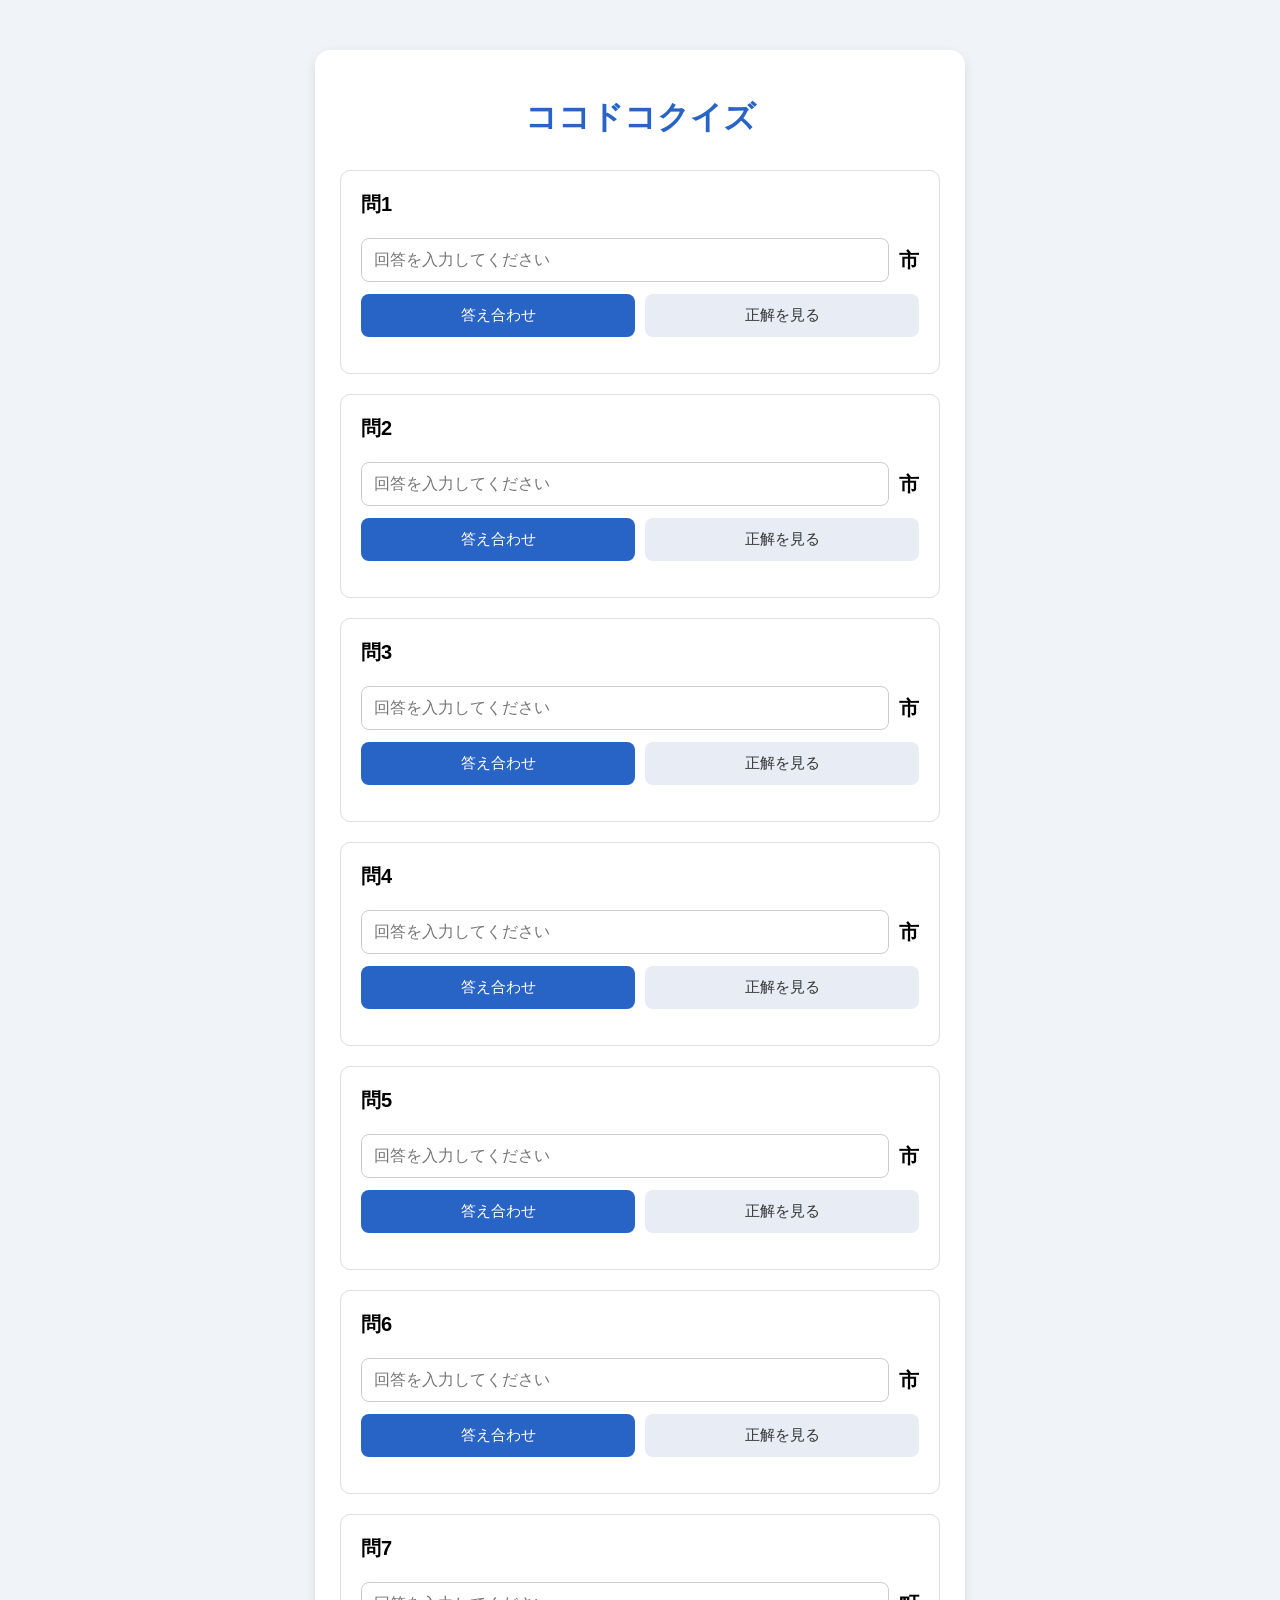
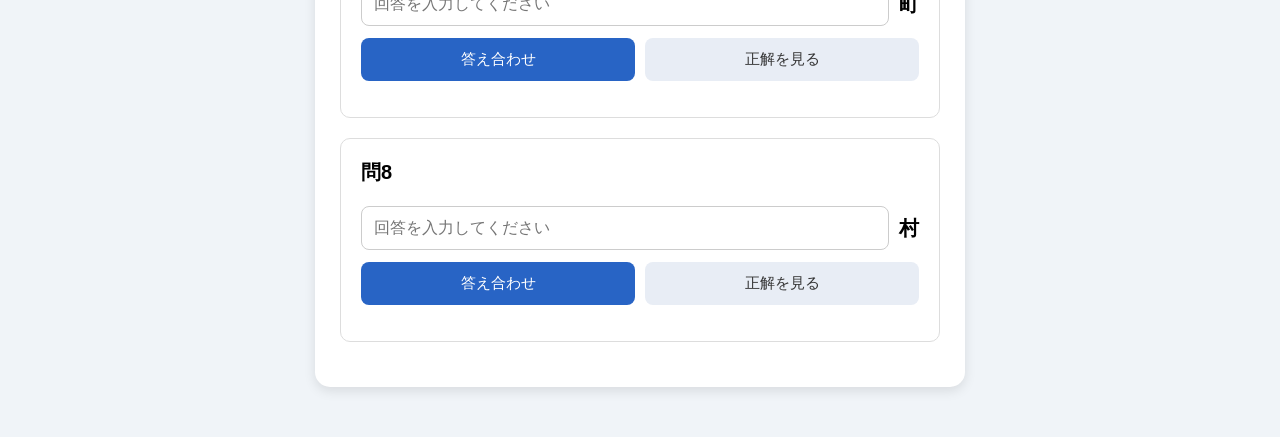
==== kokodoko/index.html @ 80173ac3 "各ページをサブディレクトリに切り出し、トップのindex.html は各サブページへのリンクを貼るように 併せて、共通スタイルをstyle.css に切り出している" ====
<!doctype html>
<html lang="ja">
  <head>
    <meta charset="UTF-8" />
    <meta name="viewport" content="width=device-width, initial-scale=1.0" />
    <title>ここどこクイズ</title>
    <link rel="stylesheet" href="../style.css" />
    <link rel="stylesheet" href="./kokodoko-quiz.css" />
    <script src="./kokodoko-quiz.js" defer></script>
  </head>
  <body>
    <main class="page-container">
      <h1>ココドコクイズ</h1>
      <!-- 問題を表示する場所 -->
      <div id="quiz-list"></div>
    </main>
  </body>
</html>
---- style.css ----
/* ページ全体 */
body {
  font-family: sans-serif;
  background-color: #f0f4f8;
  margin: 0;
  padding: 30px 15px;
}

/* 全体のカード */
.page-container {
  background-color: white;
  max-width: 600px;
  margin: 20px auto;
  padding: 25px;
  border-radius: 15px;
  box-shadow: 0 4px 12px rgba(0, 0, 0, 0.1);
}

/* タイトル */
h1 {
  color: #2864c5;
  text-align: center;
  margin-bottom: 30px;
}

/* 1問ごとのカード */
.question-card {
  border: 1px solid #ddd;
  border-radius: 10px;
  padding: 20px;
  margin-bottom: 20px;
}

/* 問題番号 */
.question-number {
  font-size: 20px;
  font-weight: bold;
  margin-top: 0;
}

/* 回答入力欄 */
.answer-input {
  width: 100%;
  padding: 12px;
  font-size: 16px;
  border: 1px solid #ccc;
  border-radius: 8px;
  box-sizing: border-box;
}

/* ボタン */
button {
  padding: 12px;
  border: none;
  border-radius: 8px;
  font-size: 15px;
  cursor: pointer;
  flex: 1;
}

/* 答え合わせボタン */
.check-button {
  background-color: #2864c5;
  color: white;
}

/* 正解を見るボタン */
.show-button {
  background-color: #e8edf5;
  color: #333;
}

/* ボタンを並べる */
.button-area {
  display: flex;
  gap: 10px;
  margin-top: 12px;
}

/* 結果表示 */
.result {
  font-weight: bold;
  margin-bottom: 0;
}

/* スマホ対応 */
@media (max-width: 480px) {
  .page-container {
    padding: 18px;
  }

  .button-area {
    flex-direction: column;
  }
}

/* クイズ一覧 */
.quiz-links {
  list-style: none;
  padding: 0;
}

.quiz-links a {
  display: block;
  padding: 20px;
  border: 1px solid #ddd;
  border-radius: 10px;
  color: #2864c5;
  font-size: 18px;
  text-decoration: none;
}

.quiz-links a:hover,
.quiz-links a:focus-visible {
  background-color: #e8edf5;
}

/* 解答欄と市・区・町・村などの表示 */
.answer-row {
  display: flex;
  align-items: center;
  gap: 10px;
}

.answer-unit {
  font-size: 20px;
  font-weight: bold;
  white-space: nowrap;
}
---- kokodoko/kokodoko-quiz.css ----
/* ココドコクイズ固有のスタイルを追加する場所です。共通スタイルは ../style.css を参照します。 */
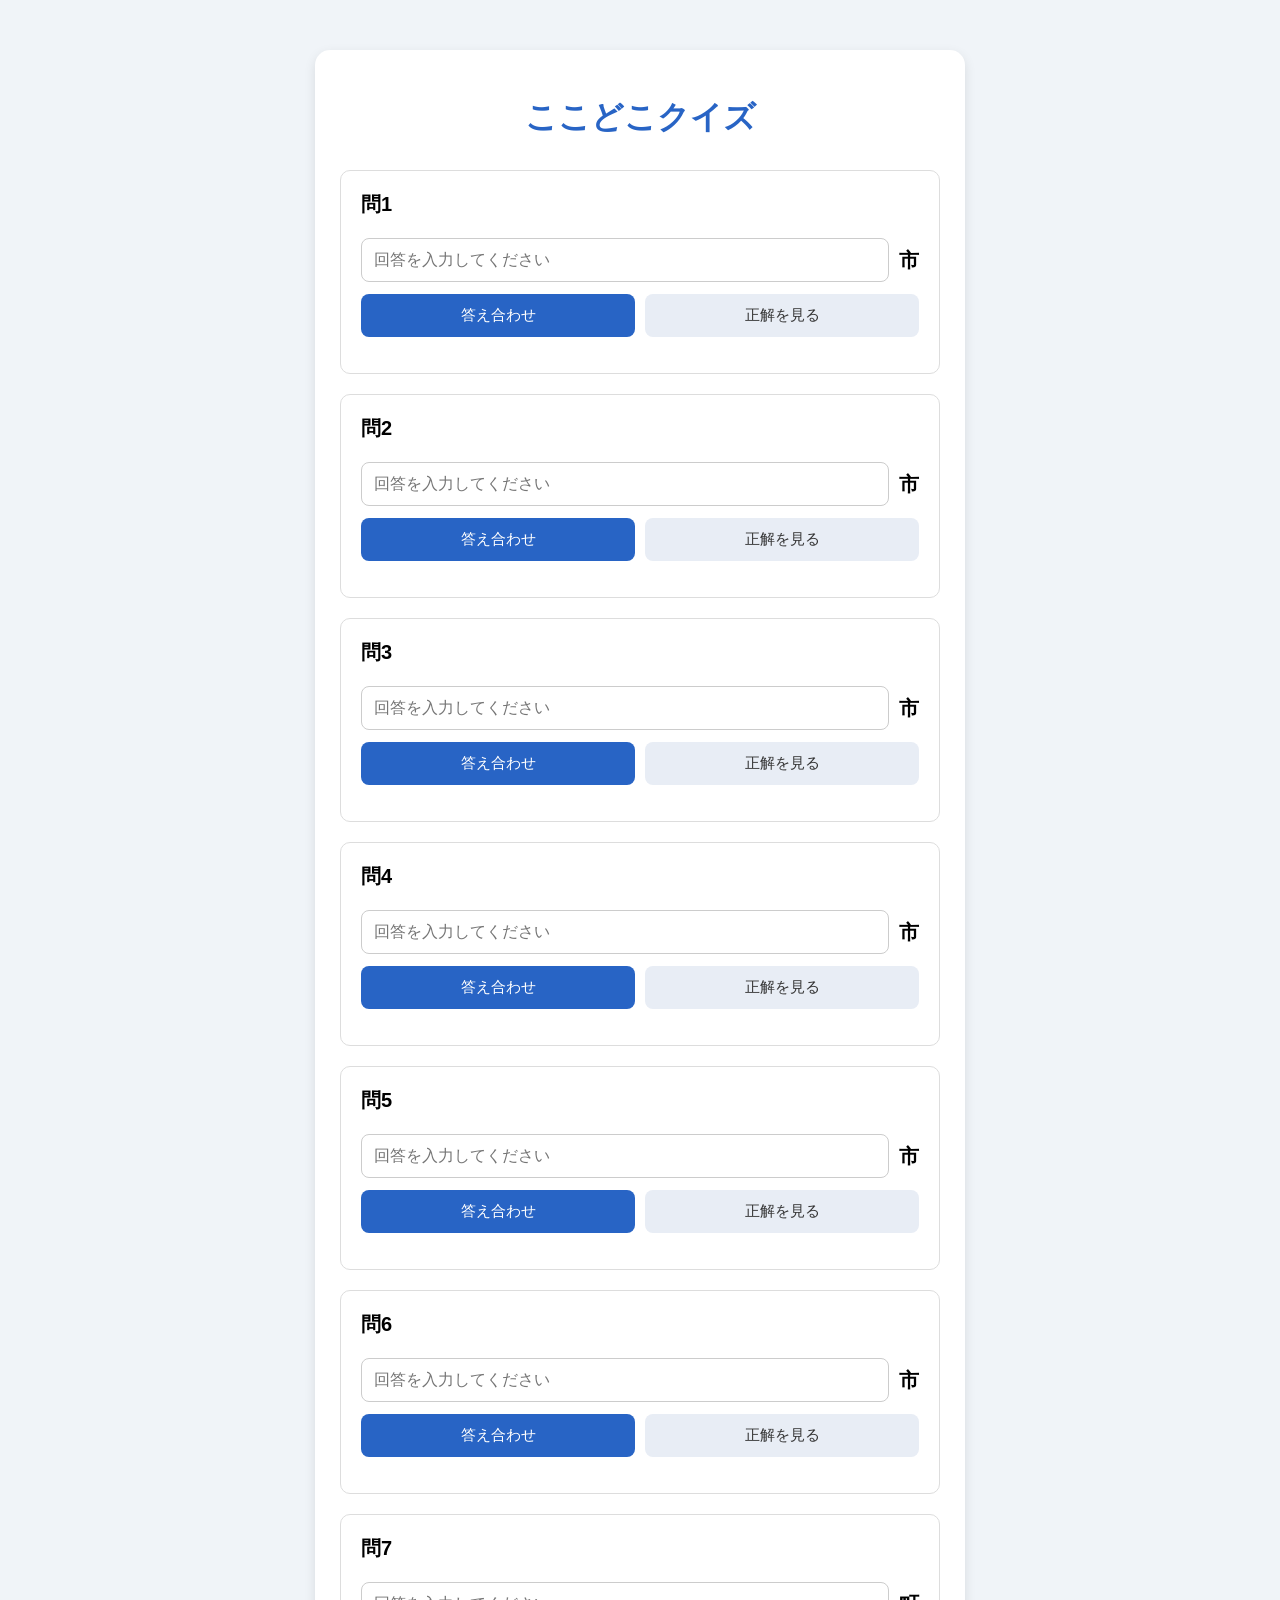
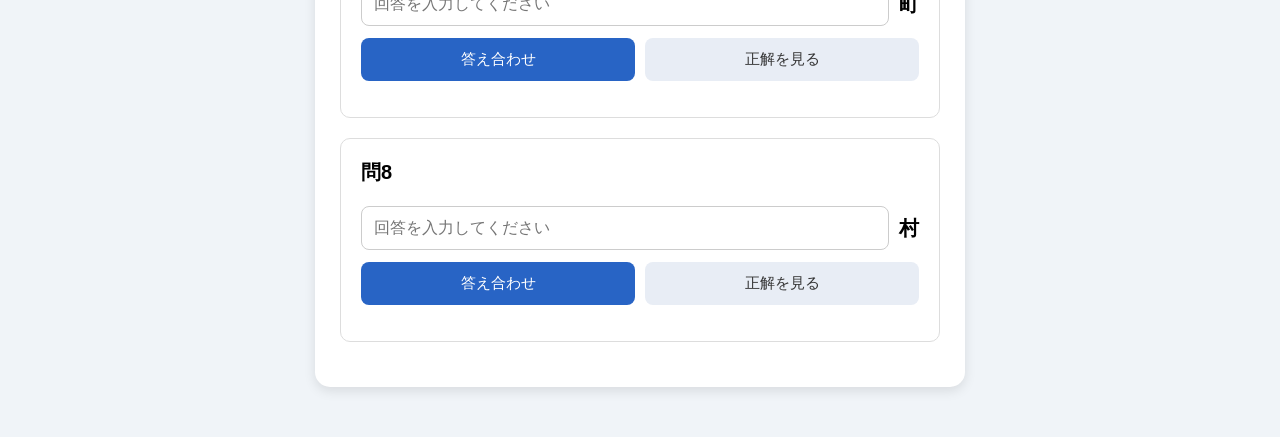
==== commit 41d37b05: "Update quiz title from 'ココドコクイズ' to 'ここどこクイズ'" ====
--- a/kokodoko/index.html
+++ b/kokodoko/index.html
@@ -10,7 +10,7 @@
   </head>
   <body>
     <main class="page-container">
-      <h1>ココドコクイズ</h1>
+      <h1>ここどこクイズ</h1>
       <!-- 問題を表示する場所 -->
       <div id="quiz-list"></div>
     </main>
